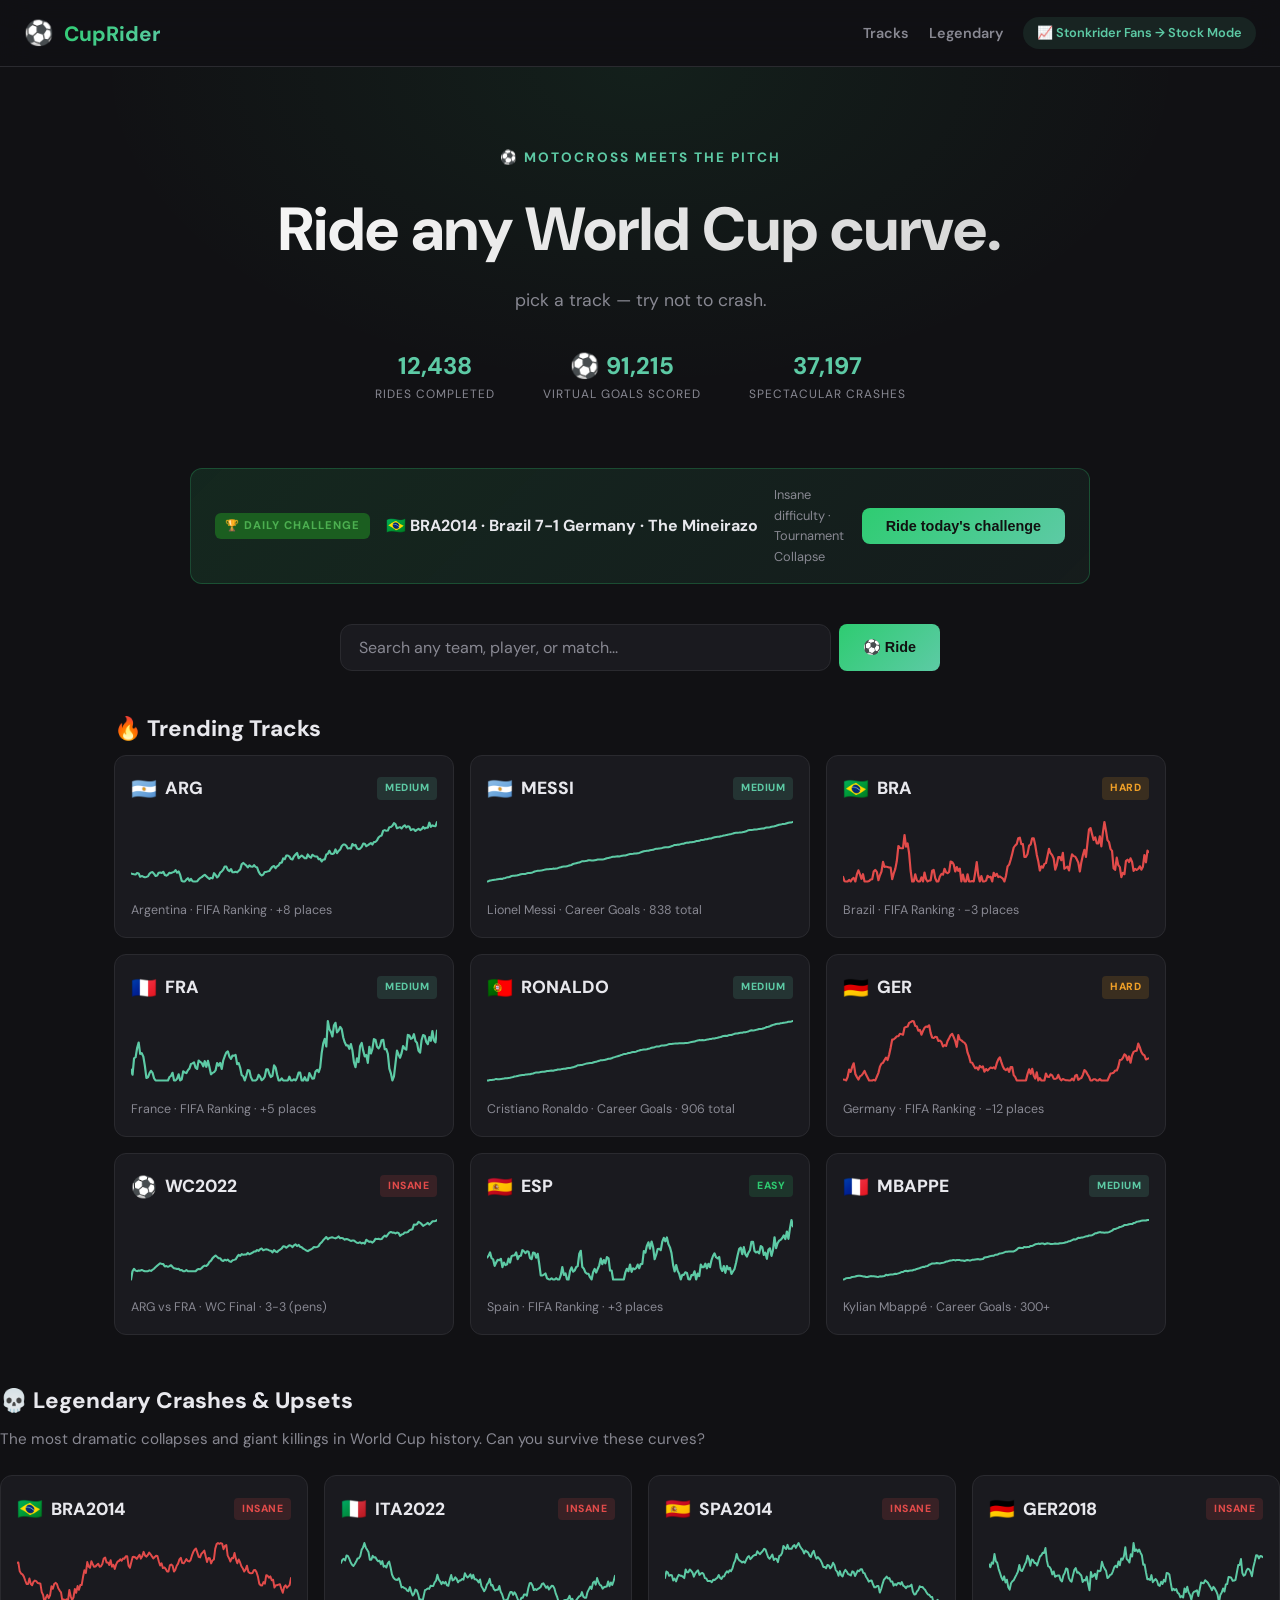
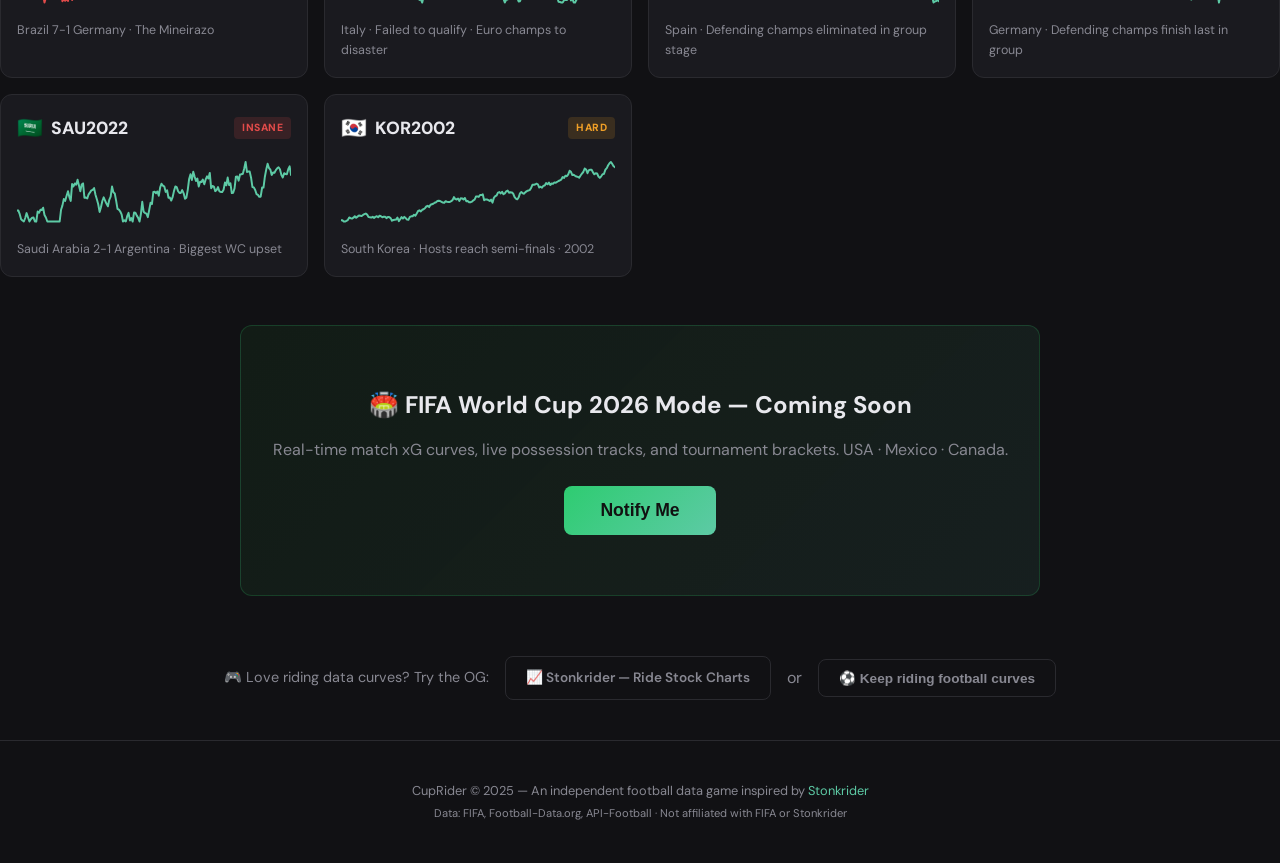
==== index.html @ 902c8cdb "feat: initial CupRider deploy - football data racing game First commit for cuprider.com. PWA-ready f" ====
<!DOCTYPE html>
<html lang="en">
<head>
  <meta charset="UTF-8"/>
  <meta name="viewport" content="width=device-width, initial-scale=1.0"/>
  <title>CupRider — Ride Any World Cup Curve | Stonkrider-style Football Game</title>
  <meta name="description" content="CupRider — Stonkrider-style football edition. Ride World Cup curves, FIFA rankings, and player goal tallies like a motocross track. Try not to crash!"/>

  <!-- Open Graph / Social Sharing -->
  <meta property="og:type" content="website"/>
  <meta property="og:url" content="https://cuprider.com/"/>
  <meta property="og:title" content="CupRider — Ride Football Data Like a Motocross Track"/>
  <meta property="og:description" content="Race through World Cup history, FIFA rankings & legendary upsets. Jump, score, and try not to crash!"/>
  <meta property="og:image" content="https://cuprider.com/icons/icon.svg"/>
  <meta name="twitter:card" content="summary_large_image"/>
  <meta name="twitter:title" content="CupRider — Ride Football Data Curves"/>
  <meta name="twitter:description" content="A Stonkrider-style football game. Pick a track and ride the data!"/>

  <link rel="preconnect" href="https://fonts.googleapis.com"/>
  <link href="https://fonts.googleapis.com/css2?family=DM+Sans:wght@400;600;700;800&display=swap" rel="stylesheet"/>
  <link rel="manifest" href="/manifest.webmanifest"/>
  <meta name="theme-color" content="#111114"/>
  <link rel="icon" href="/icons/icon.svg" type="image/svg+xml"/>
  <link rel="apple-touch-icon" href="/icons/icon.svg"/>
  <link rel="stylesheet" href="/src/style.css"/>
</head>
<body>
  <div id="app">
    <!-- LOADING OVERLAY -->
    <div id="loading-overlay" class="loading-overlay">
      <div class="loader-ring"></div>
      <p class="loader-text">Loading tracks...</p>
    </div>

    <!-- NAV -->
    <nav class="nav">
      <a href="/" class="logo">
        <span class="logo-icon">⚽</span>
        <span class="logo-text">CupRider</span>
      </a>
      <div class="nav-links">
        <a href="#trending" class="nav-link">Tracks</a>
        <a href="#legendary" class="nav-link">Legendary</a>
        <a href="https://stonkrider.com" class="nav-link stonk-link" target="_blank" rel="noopener">
          📈 Stonkrider Fans → Stock Mode
        </a>
      </div>
    </nav>

    <!-- HERO -->
    <section class="hero">
      <p class="overline">⚽ Motocross meets the Pitch</p>
      <h1>Ride any World Cup curve.</h1>
      <div class="hero-subtitle">pick a track — try not to crash.</div>

      <!-- STATS -->
      <div id="live-stats" class="stats-row">
        <div class="stat">
          <span class="stat-number" id="stat-rides">12,847</span>
          <span class="stat-label">rides completed</span>
        </div>
        <div class="stat">
          <span class="stat-number" id="stat-goals">⚽ 94,211</span>
          <span class="stat-label">virtual goals scored</span>
        </div>
        <div class="stat">
          <span class="stat-number" id="stat-crashes">38,419</span>
          <span class="stat-label">spectacular crashes</span>
        </div>
      </div>
    </section>

    <!-- DAILY CHALLENGE -->
    <section id="daily-banner" class="daily-banner">
      <span class="daily-badge">🏆 DAILY CHALLENGE</span>
      <span id="daily-ticker" class="daily-ticker">ARG · WC 2022 Final xG Curve</span>
      <span id="daily-meta" class="daily-meta">Best: 142,300 pts by goat_messi10 · 89 riders today</span>
      <button id="daily-cta" class="btn-primary" onclick="startGame('WC2022')">Ride today's challenge</button>
    </section>

    <!-- SEARCH -->
    <section class="search-section" id="trending">
      <form id="search-form" class="search-form" onsubmit="handleSearch(event)">
        <input type="text" id="search-input" placeholder="Search any team, player, or match..." autocomplete="off"/>
        <button type="submit" id="search-btn" class="btn-primary">⚽ Ride</button>
      </form>
      <div id="search-dropdown" class="search-dropdown hidden"></div>

      <h2 class="section-title">🔥 Trending Tracks</h2>
      <div class="ticker-grid" id="ticker-grid"></div>
    </section>

    <!-- LEGENDARY CRASHES -->
    <section class="legendary-section" id="legendary">
      <h2 class="section-title">💀 Legendary Crashes & Upsets</h2>
      <p class="section-sub">The most dramatic collapses and giant killings in World Cup history. Can you survive these curves?</p>
      <div class="ticker-grid" id="crash-grid"></div>
    </section>

    <!-- 2026 BANNER -->
    <section class="wc2026-banner">
      <h2>🏟️ FIFA World Cup 2026 Mode — Coming Soon</h2>
      <p>Real-time match xG curves, live possession tracks, and tournament brackets. USA · Mexico · Canada.</p>
      <button class="btn-primary btn-large" onclick="alert('🎉 You\'ll be notified when WC 2026 mode launches!')">Notify Me</button>
    </section>

    <!-- CROSS-PROMO -->
    <section class="cross-promo">
      <p>🎮 Love riding data curves? Try the OG:</p>
      <a href="https://stonkrider.com" target="_blank" class="btn-outline">📈 Stonkrider — Ride Stock Charts</a>
      <span class="cross-sep">or</span>
      <button class="btn-outline" onclick="document.getElementById('search-input').focus()">⚽ Keep riding football curves</button>
    </section>

    <!-- FOOTER -->
    <footer class="footer">
      <p>CupRider © 2025 — An independent football data game inspired by <a href="https://stonkrider.com" target="_blank">Stonkrider</a></p>
      <p class="footer-sub">Data: FIFA, Football-Data.org, API-Football · Not affiliated with FIFA or Stonkrider</p>
    </footer>

    <!-- GAME MODAL -->
    <div id="game-modal" class="game-modal hidden">
      <div class="game-header">
        <div class="game-info">
          <span id="game-track-name" class="game-track-name">ARG</span>
          <span id="game-track-sub" class="game-track-sub">Argentina · FIFA Ranking</span>
        </div>
        <div class="game-stats">
          <div class="game-stat"><span class="game-stat-label">SCORE</span><span id="game-score">0</span></div>
          <div class="game-stat"><span class="game-stat-label">SPEED</span><span id="game-speed">0</span></div>
          <div class="game-stat"><span class="game-stat-label">HEIGHT</span><span id="game-height">0</span></div>
        </div>
        <button class="btn-close" onclick="closeGame()">✕</button>
      </div>
      <canvas id="game-canvas"></canvas>
      <div id="game-over-overlay" class="game-over hidden">
        <h2 id="game-over-title">💥 CRASH!</h2>
        <p id="game-over-score">Score: 0</p>
        <button class="btn-primary btn-large" onclick="restartGame()">🔁 Ride Again</button>
        <button class="btn-outline" onclick="closeGame()">Back to Tracks</button>
      </div>
      <div id="goal-effect" class="goal-effect hidden">⚽ GOOOAL!</div>
    </div>
  </div>

  <script src="/src/app.js"></script>
</body>
</html>
---- src/style.css ----
/* CupRider — Design System (Stonkrider-inspired, football-themed) */
*,*::before,*::after{box-sizing:border-box;margin:0;padding:0}

:root {
  --bg: #111114;
  --bg-card: #1a1a1f;
  --border: #2a2a2f;
  --accent: #5DCAA5;
  --accent-green: #2ECC71;
  --negative: #E24B4A;
  --yellow: #EF9F27;
  --text: #e8e8ed;
  --text-dim: #888892;
  --font: 'DM Sans', system-ui, sans-serif;
  --radius: 12px;
  --pitch-green: #1B5E20;
  --pitch-glow: #4CAF50;
}

html{scroll-behavior:smooth}
body{font-family:var(--font);background:var(--bg);color:var(--text);line-height:1.6;overflow-x:hidden}
a{color:var(--accent);text-decoration:none}
a:hover{opacity:0.85}

/* NAV */
.nav{position:sticky;top:0;z-index:100;display:flex;align-items:center;justify-content:space-between;padding:14px 24px;background:rgba(17,17,20,0.85);backdrop-filter:blur(16px);border-bottom:1px solid var(--border)}
.logo{display:flex;align-items:center;gap:10px;font-weight:800;font-size:1.3rem;color:var(--text)}
.logo-icon{font-size:1.5rem}
.logo-text{background:linear-gradient(135deg,var(--accent-green),var(--accent));-webkit-background-clip:text;-webkit-text-fill-color:transparent}
.nav-links{display:flex;gap:20px;align-items:center}
.nav-link{color:var(--text-dim);font-weight:600;font-size:0.9rem;transition:color 0.2s}
.nav-link:hover{color:var(--text)}
.stonk-link{background:rgba(93,202,165,0.1);padding:6px 14px;border-radius:20px;color:var(--accent);font-size:0.8rem}

/* HERO */
.hero{text-align:center;padding:80px 24px 40px;background:radial-gradient(ellipse at 50% 0%,rgba(46,204,113,0.08) 0%,transparent 60%)}
.overline{font-size:0.85rem;font-weight:700;letter-spacing:2px;text-transform:uppercase;color:var(--accent);margin-bottom:12px}
h1{font-size:clamp(2.2rem,5vw,3.8rem);font-weight:800;margin-bottom:8px;background:linear-gradient(to right,#fff,#ccc);-webkit-background-clip:text;-webkit-text-fill-color:transparent}
.hero-subtitle{color:var(--text-dim);font-size:1.1rem;margin-bottom:32px}

/* STATS */
.stats-row{display:flex;justify-content:center;gap:48px;flex-wrap:wrap}
.stat{display:flex;flex-direction:column;align-items:center}
.stat-number{font-size:1.5rem;font-weight:800;color:var(--accent)}
.stat-label{font-size:0.75rem;color:var(--text-dim);text-transform:uppercase;letter-spacing:1px}

/* DAILY */
.daily-banner{display:flex;align-items:center;gap:16px;padding:16px 24px;margin:24px auto;max-width:900px;background:linear-gradient(135deg,rgba(46,204,113,0.12),rgba(93,202,165,0.06));border:1px solid rgba(46,204,113,0.25);border-radius:var(--radius);flex-wrap:wrap}
.daily-badge{background:#1B5E20;color:#4CAF50;font-size:0.7rem;font-weight:800;padding:4px 10px;border-radius:6px;letter-spacing:1px}
.daily-ticker{font-weight:700;font-size:1rem}
.daily-meta{color:var(--text-dim);font-size:0.8rem;flex:1}

/* BUTTONS */
.btn-primary{background:linear-gradient(135deg,var(--accent-green),var(--accent));color:#111;font-weight:700;font-size:0.9rem;border:none;padding:10px 24px;border-radius:8px;cursor:pointer;transition:transform 0.15s,box-shadow 0.15s;white-space:nowrap}
.btn-primary:hover{transform:translateY(-1px);box-shadow:0 4px 20px rgba(46,204,113,0.3)}
.btn-large{font-size:1.1rem;padding:14px 36px}
.btn-outline{background:transparent;border:1px solid var(--border);color:var(--text-dim);font-weight:600;font-size:0.85rem;padding:10px 20px;border-radius:8px;cursor:pointer;transition:border-color 0.2s}
.btn-outline:hover{border-color:var(--accent);color:var(--accent)}
.btn-close{background:none;border:none;color:var(--text-dim);font-size:1.5rem;cursor:pointer;padding:8px}

/* SEARCH */
.search-section{max-width:1100px;margin:40px auto;padding:0 24px}
.search-form{display:flex;gap:8px;max-width:600px;margin:0 auto 40px}
#search-input{flex:1;background:var(--bg-card);border:1px solid var(--border);color:var(--text);font-family:var(--font);font-size:1rem;padding:12px 18px;border-radius:var(--radius);outline:none;transition:border-color 0.2s}
#search-input:focus{border-color:var(--accent)}
#search-input::placeholder{color:var(--text-dim)}
.search-dropdown{position:absolute;background:var(--bg-card);border:1px solid var(--border);border-radius:var(--radius);max-width:600px;width:100%;margin-top:4px;max-height:300px;overflow-y:auto;z-index:50}
.search-dropdown.hidden{display:none}
.search-item{padding:10px 16px;cursor:pointer;display:flex;align-items:center;gap:10px;transition:background 0.15s}
.search-item:hover{background:rgba(93,202,165,0.1)}

/* SECTION TITLES */
.section-title{font-size:1.4rem;font-weight:800;margin-bottom:8px}
.section-sub{color:var(--text-dim);margin-bottom:24px;font-size:0.95rem}

/* TICKER GRID */
.ticker-grid{display:grid;grid-template-columns:repeat(auto-fill,minmax(280px,1fr));gap:16px;margin-bottom:48px}

/* TICKER CARD */
.ticker-card{background:var(--bg-card);border:1px solid var(--border);border-radius:var(--radius);padding:16px;cursor:pointer;transition:transform 0.2s,border-color 0.2s,box-shadow 0.2s;position:relative;overflow:hidden}
.ticker-card:hover{transform:translateY(-3px);border-color:var(--accent);box-shadow:0 8px 30px rgba(46,204,113,0.1)}
.ticker-header{display:flex;align-items:center;justify-content:space-between;margin-bottom:10px}
.ticker-name{font-weight:800;font-size:1.1rem;display:flex;align-items:center;gap:8px}
.ticker-flag{font-size:1.3rem}
.badge{font-size:0.65rem;font-weight:800;padding:3px 8px;border-radius:4px;text-transform:uppercase;letter-spacing:0.5px}
.badge-easy{color:#2ECC71;background:rgba(46,204,113,0.15)}
.badge-medium{color:var(--accent);background:rgba(93,202,165,0.15)}
.badge-hard{color:var(--yellow);background:rgba(239,159,39,0.15)}
.badge-insane{color:var(--negative);background:rgba(226,75,74,0.15)}
.ticker-chart{margin:8px 0}
.ticker-chart svg{width:100%;height:70px}
.ticker-subtitle{font-size:0.78rem;color:var(--text-dim)}

/* WC2026 BANNER */
.wc2026-banner{text-align:center;padding:60px 24px;margin:20px auto;max-width:800px;background:linear-gradient(135deg,rgba(27,94,32,0.15),rgba(93,202,165,0.08));border:1px solid rgba(46,204,113,0.2);border-radius:var(--radius)}
.wc2026-banner h2{font-size:1.5rem;margin-bottom:12px}
.wc2026-banner p{color:var(--text-dim);margin-bottom:24px}

/* CROSS PROMO */
.cross-promo{text-align:center;padding:40px 24px;display:flex;align-items:center;justify-content:center;gap:16px;flex-wrap:wrap}
.cross-promo p{color:var(--text-dim);font-size:0.9rem}
.cross-sep{color:var(--text-dim)}

/* FOOTER */
.footer{text-align:center;padding:40px 24px;border-top:1px solid var(--border);color:var(--text-dim);font-size:0.8rem}
.footer a{color:var(--accent)}
.footer-sub{margin-top:4px;font-size:0.7rem}

/* GAME MODAL */
.game-modal{position:fixed;inset:0;z-index:200;background:var(--bg);display:flex;flex-direction:column}
.game-modal.hidden{display:none}
.game-header{display:flex;align-items:center;justify-content:space-between;padding:12px 20px;background:rgba(17,17,20,0.95);border-bottom:1px solid var(--border);flex-wrap:wrap;gap:12px}
.game-info{display:flex;flex-direction:column}
.game-track-name{font-weight:800;font-size:1.1rem;color:var(--accent)}
.game-track-sub{font-size:0.75rem;color:var(--text-dim)}
.game-stats{display:flex;gap:24px}
.game-stat{display:flex;flex-direction:column;align-items:center}
.game-stat-label{font-size:0.6rem;color:var(--text-dim);letter-spacing:1px}
.game-stat span:last-child{font-weight:800;font-size:1.1rem;color:var(--text)}
#game-canvas{flex:1;width:100%;background:#0a0a0d}

/* GAME OVER */
.game-over{position:absolute;inset:0;display:flex;flex-direction:column;align-items:center;justify-content:center;background:rgba(17,17,20,0.92);gap:16px;z-index:10}
.game-over.hidden{display:none}
.game-over h2{font-size:2.5rem}
.game-over p{font-size:1.2rem;color:var(--text-dim)}

/* GOAL EFFECT */
.goal-effect{position:absolute;top:50%;left:50%;transform:translate(-50%,-50%);font-size:3rem;font-weight:800;color:var(--accent-green);text-shadow:0 0 40px rgba(46,204,113,0.6);pointer-events:none;animation:goalPulse 1.2s ease-out forwards;z-index:20}
.goal-effect.hidden{display:none}
@keyframes goalPulse{
  0%{opacity:1;transform:translate(-50%,-50%) scale(0.5)}
  50%{opacity:1;transform:translate(-50%,-50%) scale(1.3)}
  100%{opacity:0;transform:translate(-50%,-50%) scale(1.6)}
}

/* LOADING OVERLAY */
.loading-overlay{position:fixed;inset:0;z-index:300;display:flex;flex-direction:column;align-items:center;justify-content:center;background:var(--bg);transition:opacity 0.5s}
.loading-overlay.hidden{opacity:0;pointer-events:none}
.loader-ring{width:48px;height:48px;border:3px solid var(--border);border-top-color:var(--accent);border-radius:50%;animation:spin 0.8s linear infinite}
@keyframes spin{to{transform:rotate(360deg)}}
.loader-text{margin-top:16px;color:var(--text-dim);font-size:0.9rem;font-weight:600}

/* RESPONSIVE */
@media(max-width:640px){
  .nav-links{gap:10px}
  .stonk-link{display:none}
  .stats-row{gap:24px}
  .daily-banner{flex-direction:column;align-items:flex-start}
  .game-stats{gap:14px}
  .ticker-grid{grid-template-columns:1fr}
}
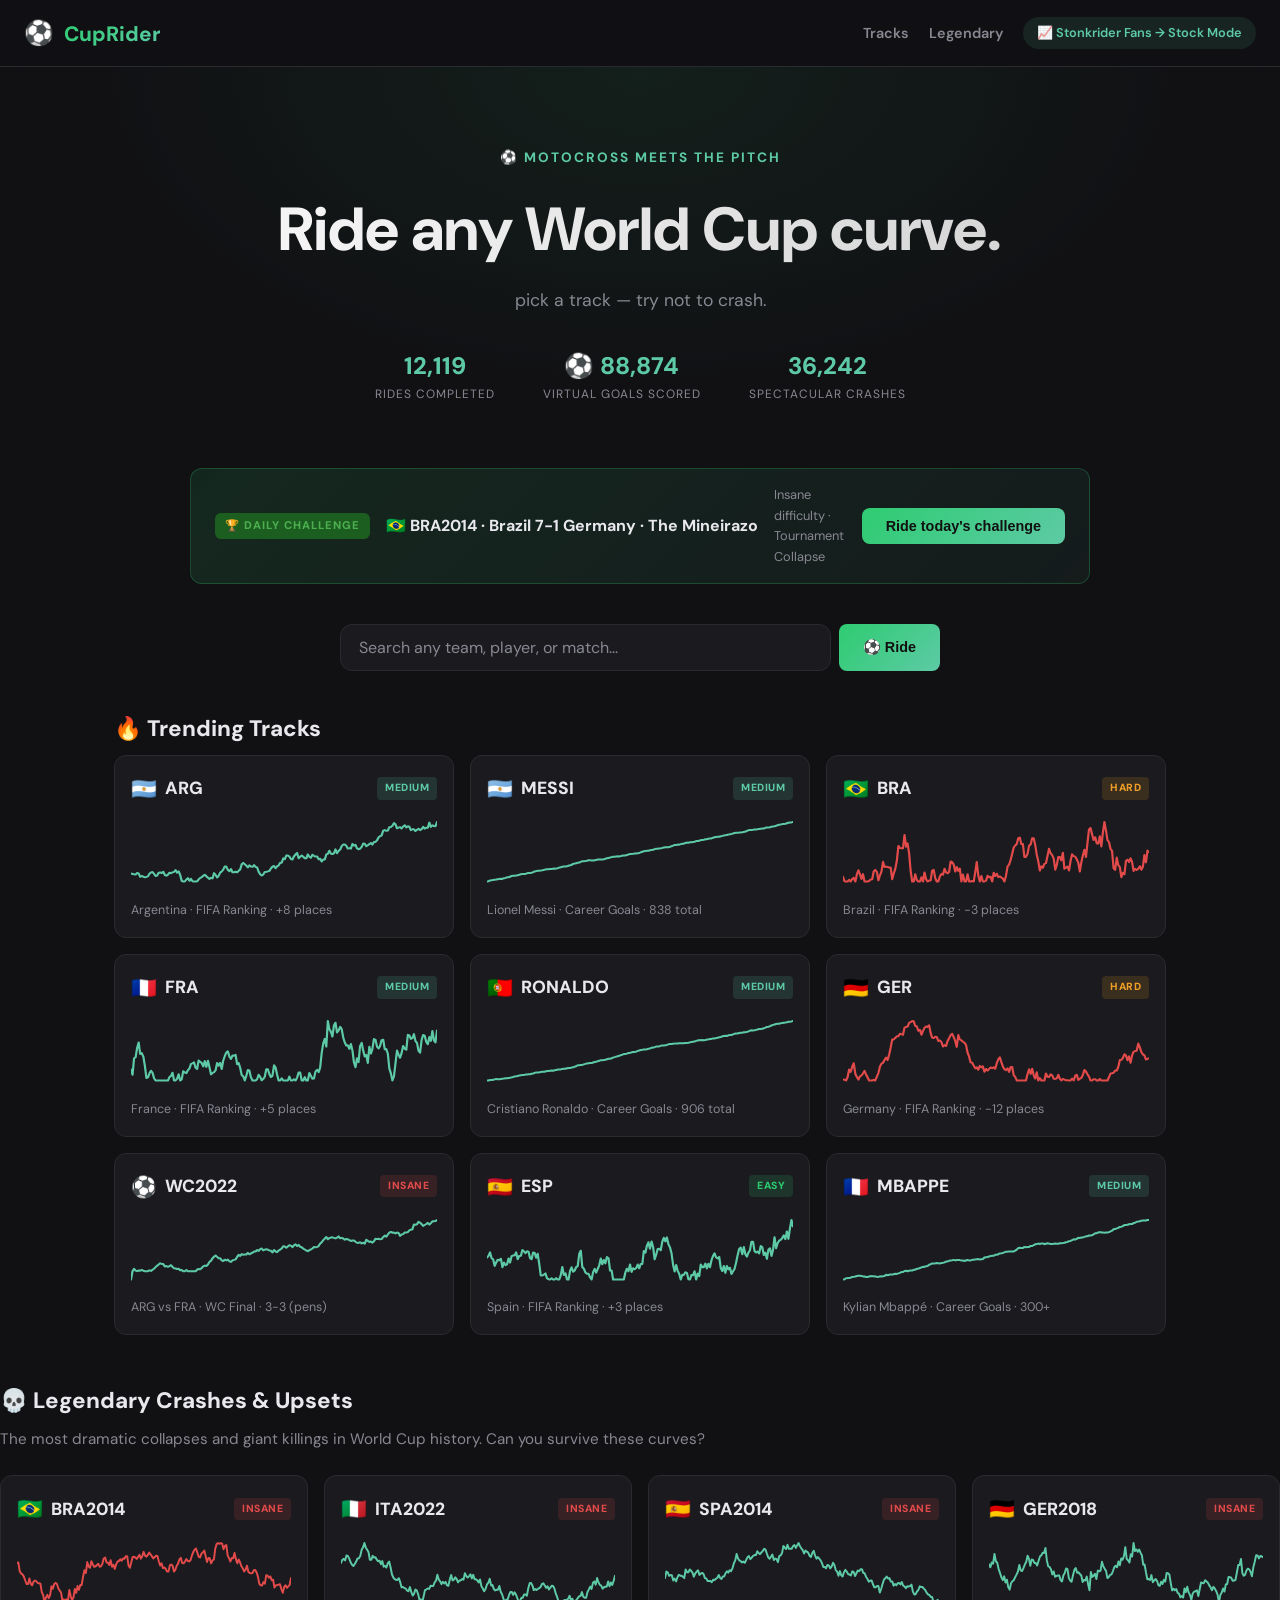
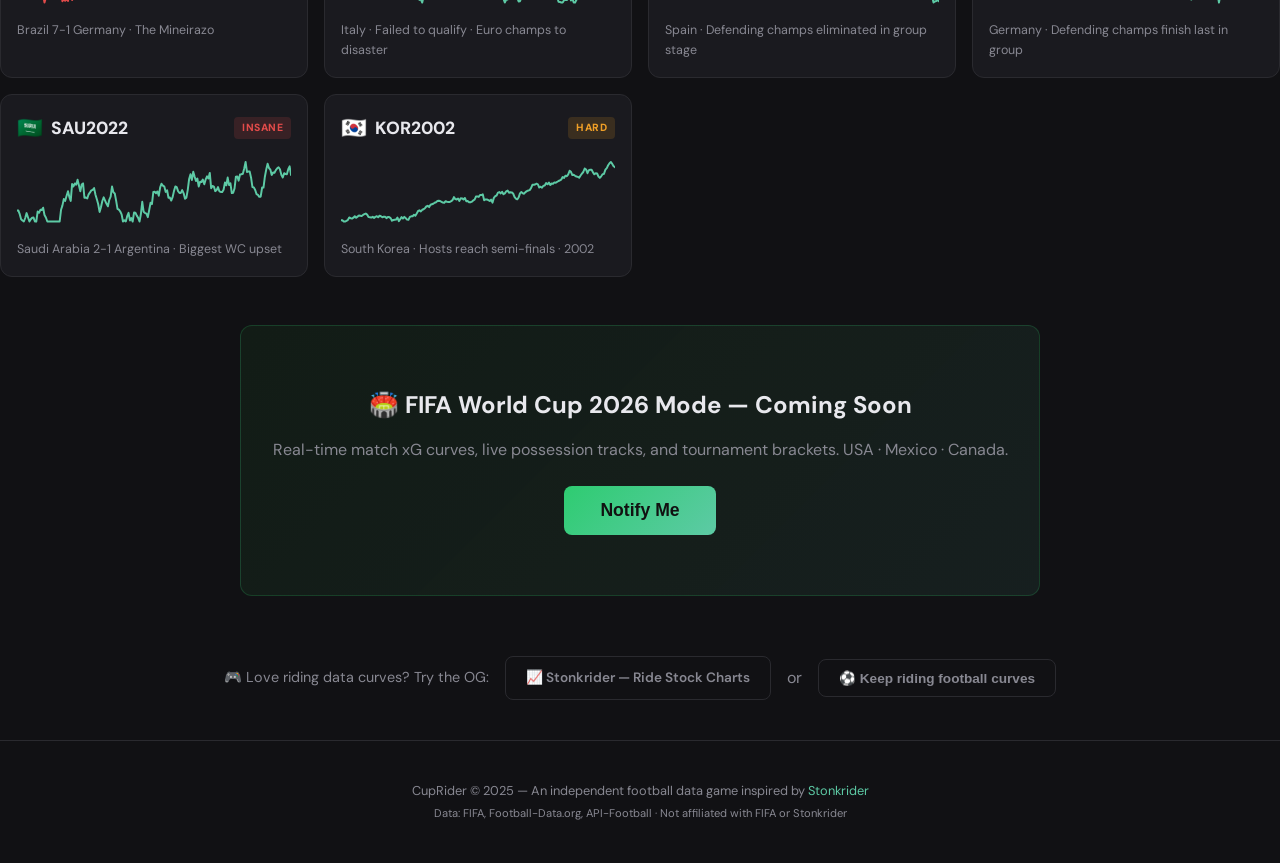
==== commit dd41bb61: "feat: migrate to Cloudflare Workers with KV storage Add Pages Functions API layer with Cloudflare KV" ====
--- a/index.html
+++ b/index.html
@@ -136,6 +136,14 @@
       <div id="game-over-overlay" class="game-over hidden">
         <h2 id="game-over-title">💥 CRASH!</h2>
         <p id="game-over-score">Score: 0</p>
+        <div id="submit-score-area" class="submit-score hidden">
+          <input type="text" id="player-name" class="name-input" placeholder="Your name (optional)" maxlength="20" autocomplete="off"/>
+          <button class="btn-primary btn-small" onclick="submitScore()">🏆 Save Score</button>
+          <div id="leaderboard-mini" class="leaderboard-mini hidden">
+            <p class="lb-mini-title">Top 10</p>
+            <div id="lb-mini-list"></div>
+          </div>
+        </div>
         <button class="btn-primary btn-large" onclick="restartGame()">🔁 Ride Again</button>
         <button class="btn-outline" onclick="closeGame()">Back to Tracks</button>
       </div>
--- a/src/style.css
+++ b/src/style.css
@@ -124,6 +124,20 @@
 .game-over.hidden{display:none}
 .game-over h2{font-size:2.5rem}
 .game-over p{font-size:1.2rem;color:var(--text-dim)}
+.submit-score{display:flex;flex-direction:column;align-items:center;gap:10px;margin:8px 0;width:100%;max-width:320px}
+.submit-score.hidden{display:none}
+.name-input{background:var(--bg);border:1px solid var(--border);color:var(--text);font-family:var(--font);font-size:0.9rem;padding:8px 14px;border-radius:8px;outline:none;width:200px;text-align:center;transition:border-color 0.2s}
+.name-input:focus{border-color:var(--accent)}
+.btn-small{padding:8px 18px;font-size:0.85rem}
+.leaderboard-mini{width:100%;max-height:200px;overflow-y:auto;background:rgba(0,0,0,0.3);border-radius:8px;padding:8px 12px}
+.leaderboard-mini.hidden{display:none}
+.lb-mini-title{font-size:0.75rem;font-weight:700;color:var(--text-dim);text-transform:uppercase;letter-spacing:1px;margin-bottom:6px;text-align:center}
+.lb-mini-entry{display:flex;justify-content:space-between;align-items:center;padding:3px 0;font-size:0.8rem;border-bottom:1px solid rgba(255,255,255,0.04)}
+.lb-mini-entry:last-child{border-bottom:none}
+.lb-rank{color:var(--accent);font-weight:800;min-width:20px}
+.lb-name{color:var(--text);flex:1;margin-left:8px;overflow:hidden;text-overflow:ellipsis;white-space:nowrap}
+.lb-score{color:var(--accent-green);font-weight:700}
+.lb-medal{font-size:0.9rem}
 
 /* GOAL EFFECT */
 .goal-effect{position:absolute;top:50%;left:50%;transform:translate(-50%,-50%);font-size:3rem;font-weight:800;color:var(--accent-green);text-shadow:0 0 40px rgba(46,204,113,0.6);pointer-events:none;animation:goalPulse 1.2s ease-out forwards;z-index:20}
